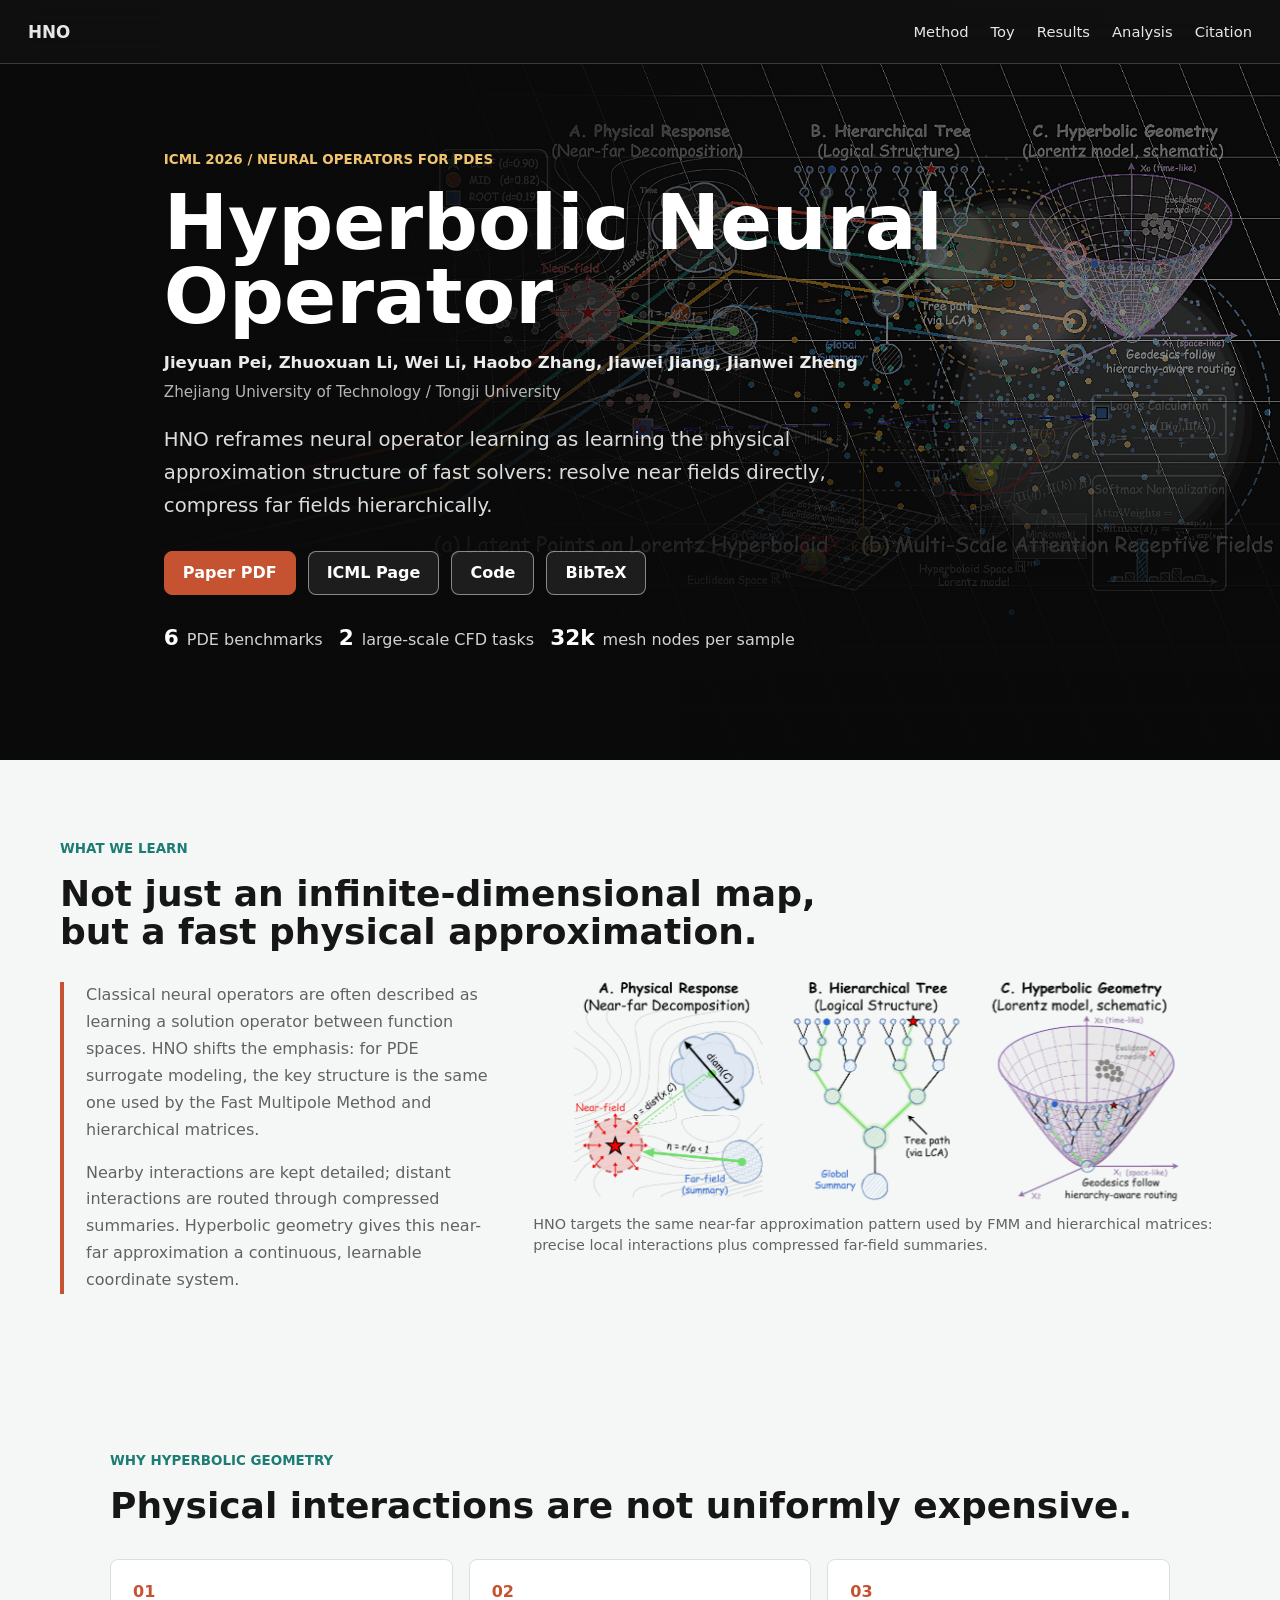
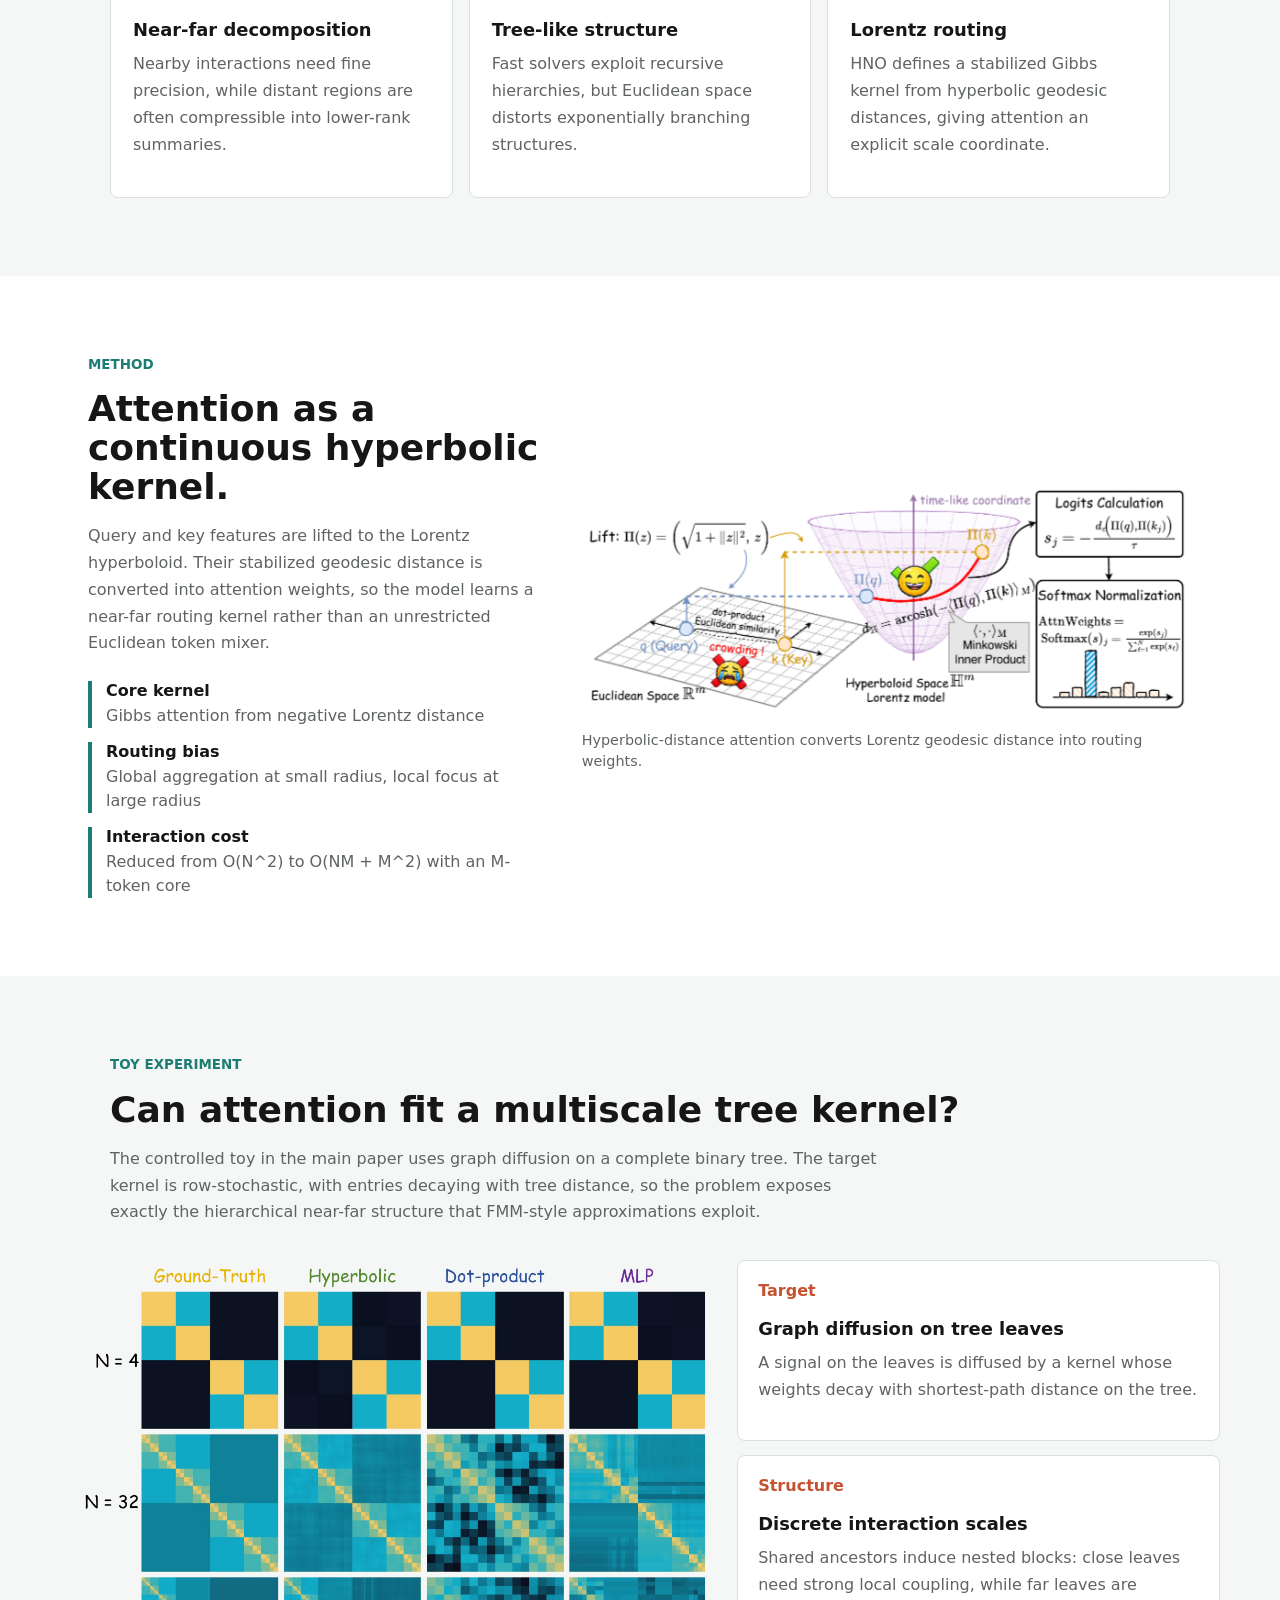
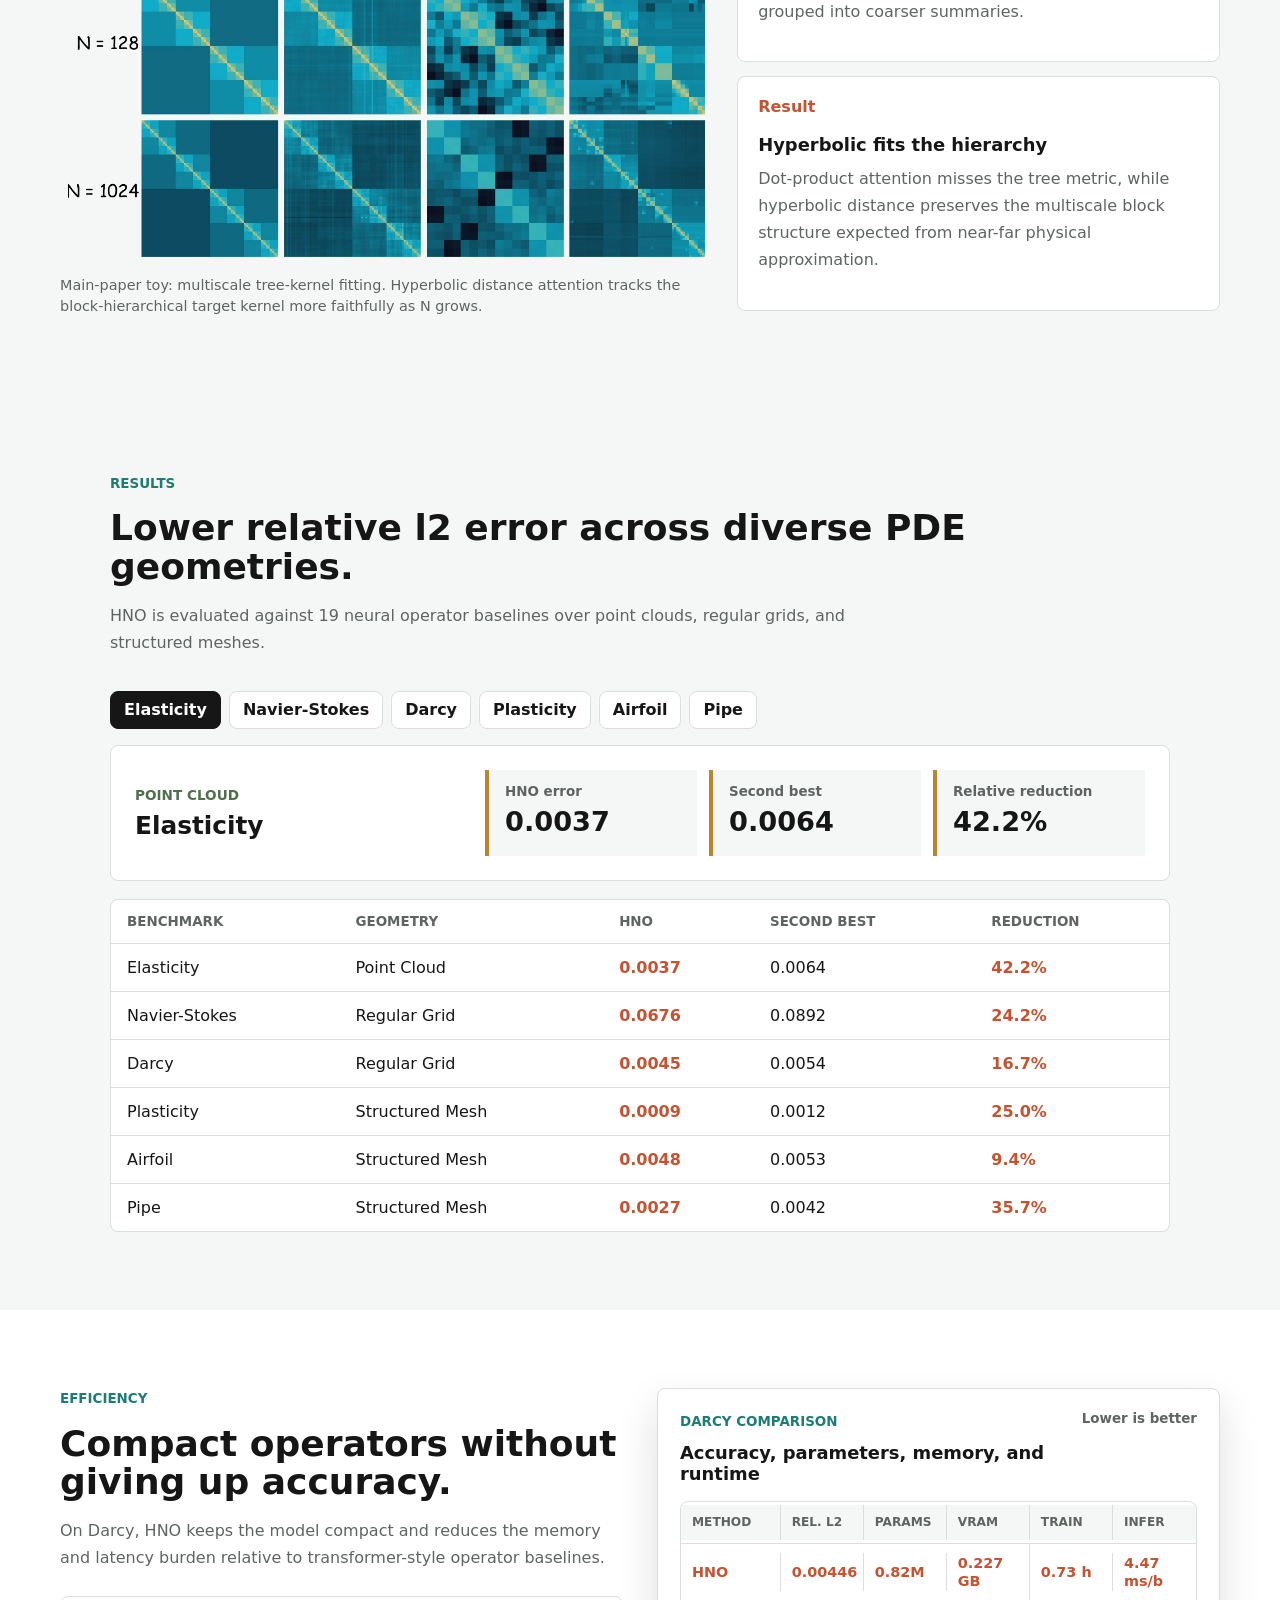
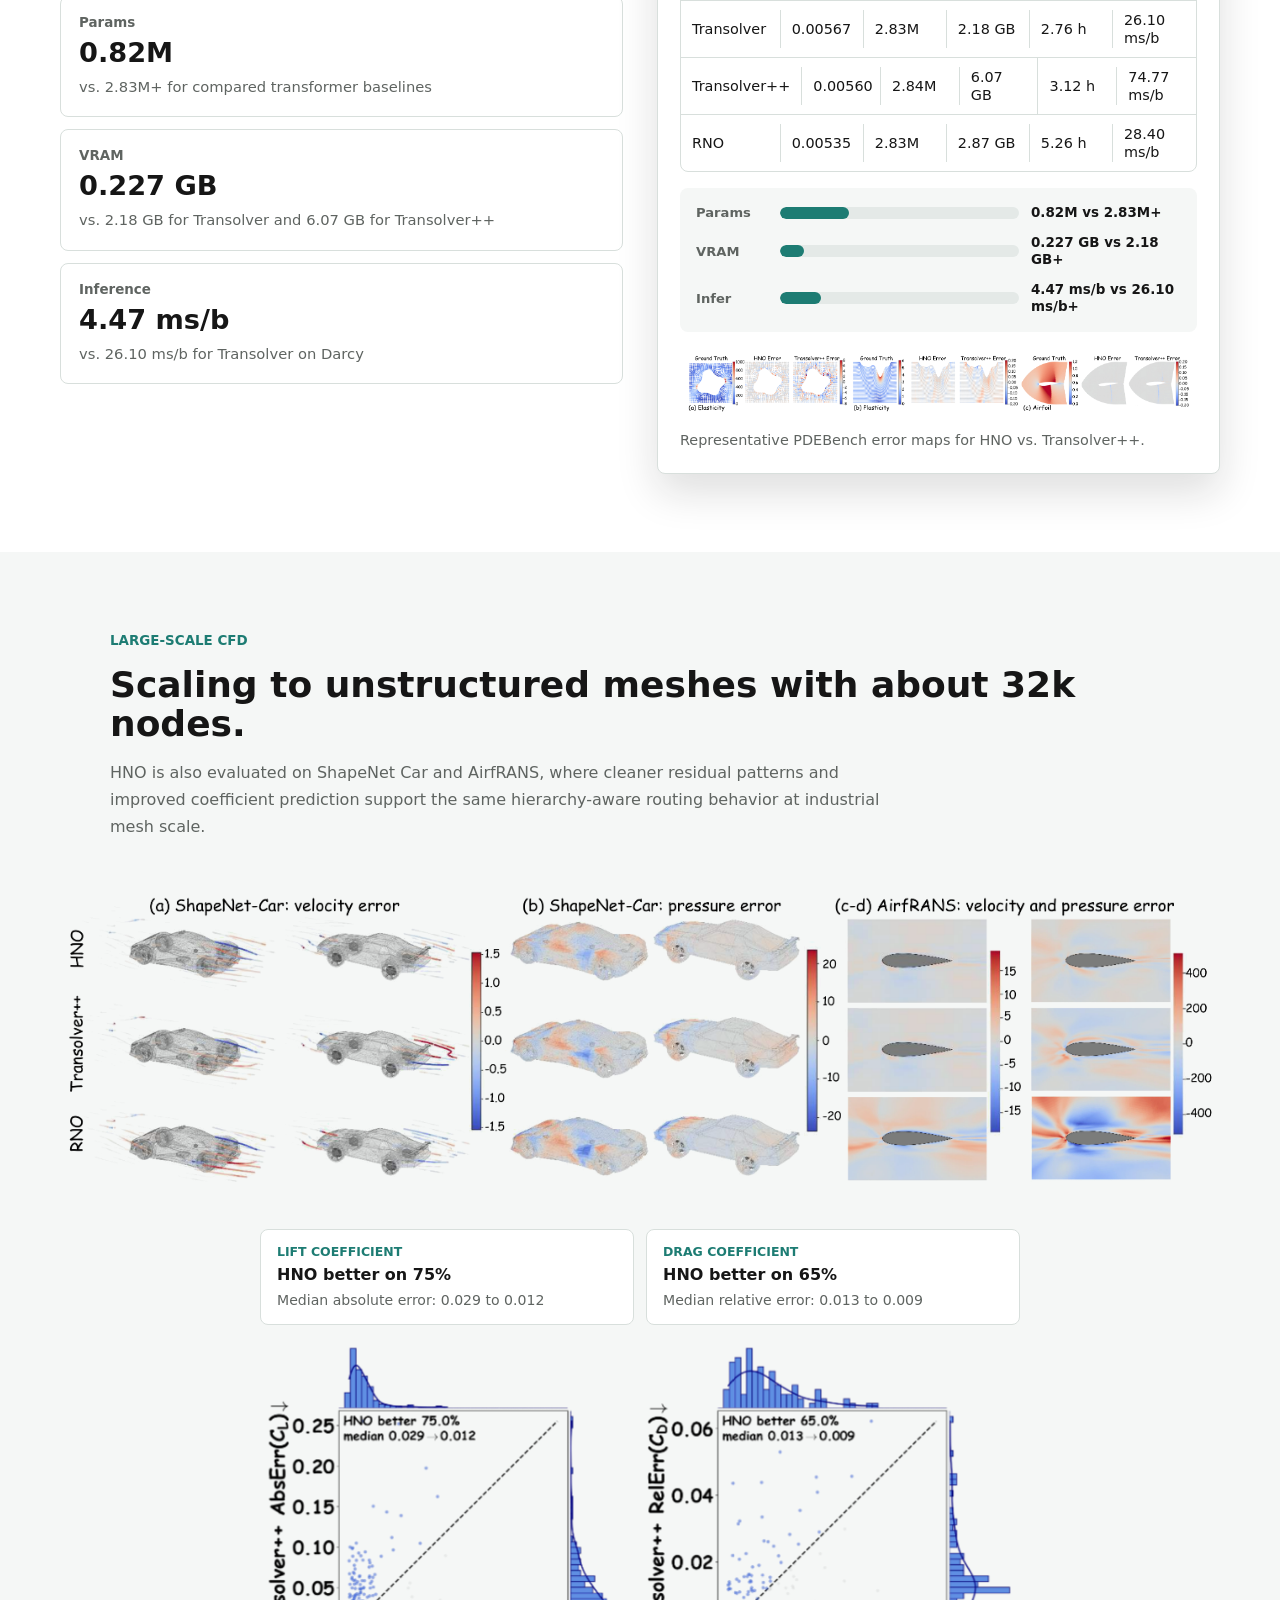
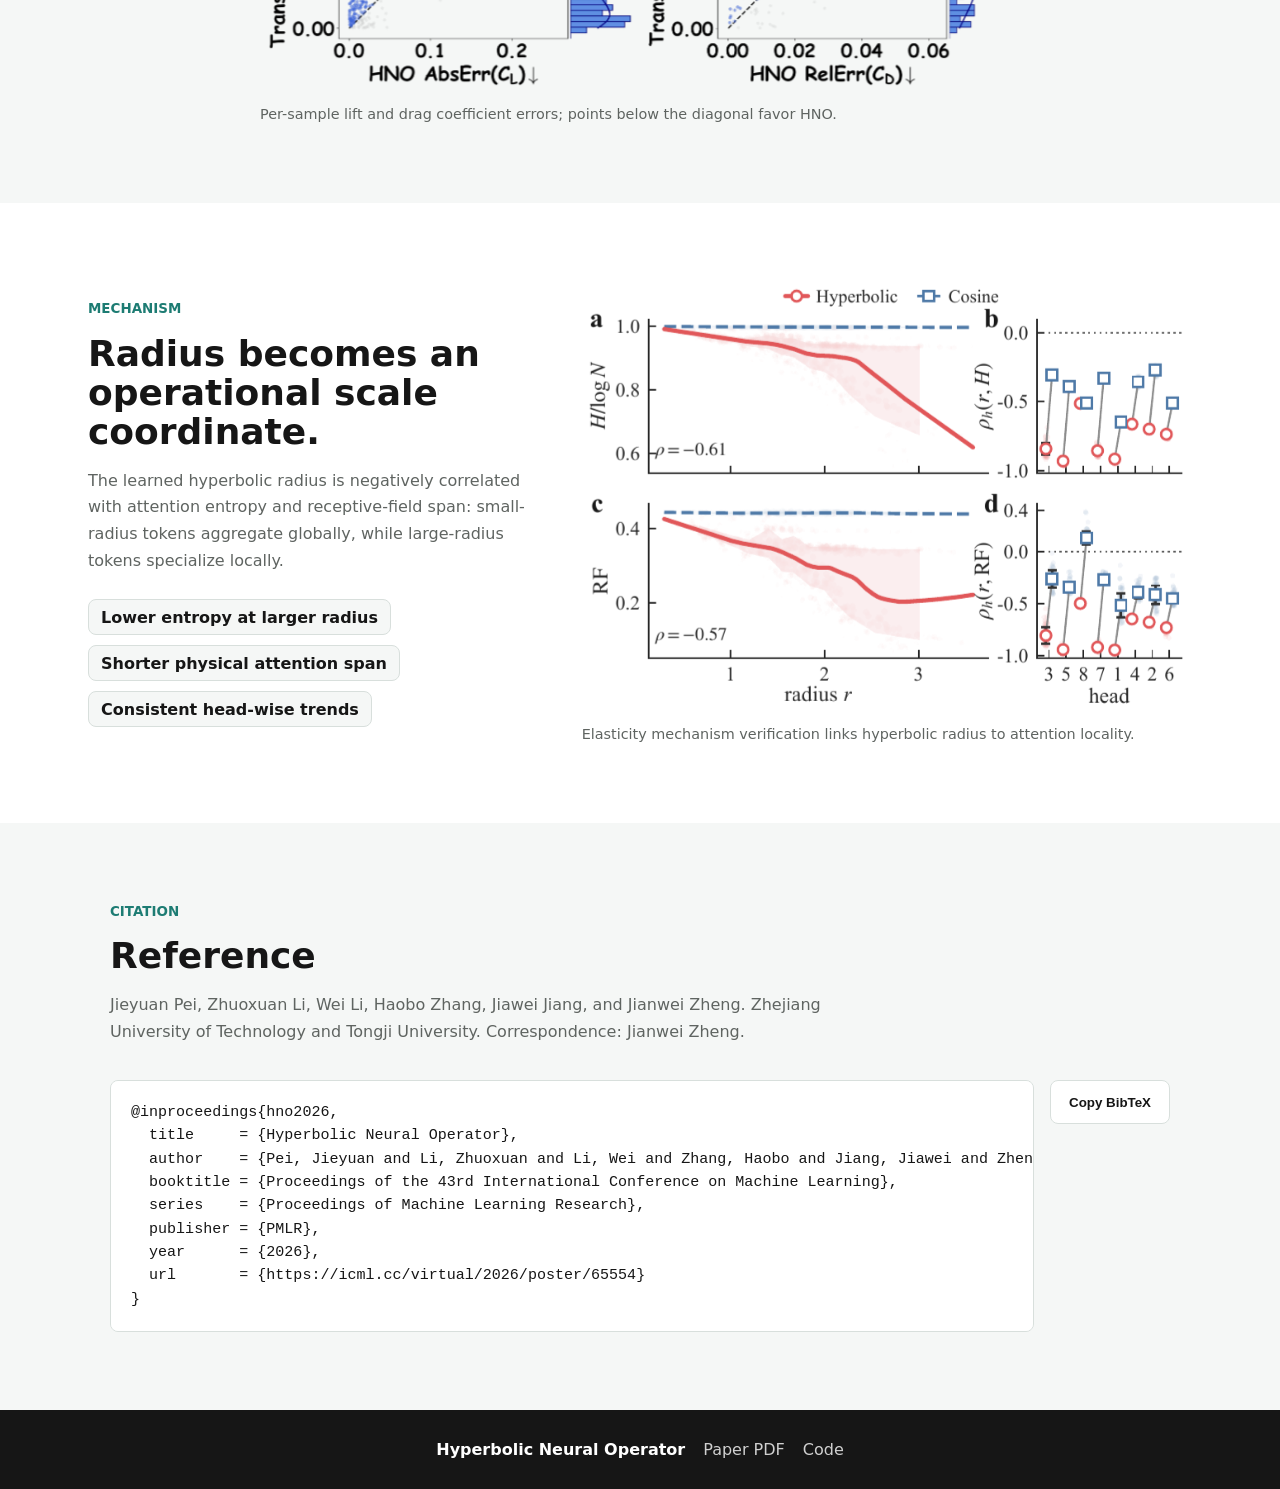
==== index.html @ 76829311 "deploy: 696d0f9e28a21426eb6b06161faf8e77f389a551" ====
<!doctype html>
<html lang="en">
  <head>
    <meta charset="utf-8">
    <meta name="viewport" content="width=device-width, initial-scale=1">
    <title>Hyperbolic Neural Operator | ICML 2026</title>
    <meta name="description" content="Project page for Hyperbolic Neural Operator, a hierarchy-aware neural operator for PDE surrogate modeling.">
    <meta name="author" content="Jieyuan Pei, Zhuoxuan Li, Wei Li, Haobo Zhang, Jiawei Jiang, Jianwei Zheng">
    <meta property="og:title" content="Hyperbolic Neural Operator">
    <meta property="og:description" content="Hyperbolic geometry for scalable near-far routing in neural operators.">
    <meta property="og:image" content="assets/hero-fmm-scene.png">
    <meta name="theme-color" content="#161616">
    <link rel="stylesheet" href="styles.css">
  </head>
  <body>
    <header class="site-nav" aria-label="Primary navigation">
      <a class="brand" href="#top">HNO</a>
      <nav>
        <a href="#method">Method</a>
        <a href="#toy">Toy</a>
        <a href="#results">Results</a>
        <a href="#analysis">Analysis</a>
        <a href="#citation">Citation</a>
      </nav>
    </header>

    <main>
      <section class="hero" id="top" aria-label="Hyperbolic Neural Operator">
        <div class="hero-copy">
          <p class="eyebrow">ICML 2026 / Neural Operators for PDEs</p>
          <h1>Hyperbolic Neural Operator</h1>
          <p class="hero-authors">
            Jieyuan Pei, Zhuoxuan Li, Wei Li, Haobo Zhang, Jiawei Jiang, Jianwei Zheng
          </p>
          <p class="hero-affiliations">
            Zhejiang University of Technology / Tongji University
          </p>
          <p class="hero-lede">
            HNO reframes neural operator learning as learning the physical
            approximation structure of fast solvers: resolve near fields
            directly, compress far fields hierarchically.
          </p>
          <div class="hero-actions" aria-label="Project links">
            <a class="button primary" href="assets/paper.pdf">Paper PDF</a>
            <a class="button secondary" href="https://icml.cc/virtual/2026/poster/65554">ICML Page</a>
            <a class="button secondary" href="https://github.com/GuobaPei/Hyperbolic-Neural-Operator">Code</a>
            <a class="button secondary" href="#citation">BibTeX</a>
          </div>
          <div class="hero-stats" aria-label="Key paper statistics">
            <span><strong>6</strong> PDE benchmarks</span>
            <span><strong>2</strong> large-scale CFD tasks</span>
            <span><strong>32k</strong> mesh nodes per sample</span>
          </div>
        </div>
      </section>

      <section class="reframe band">
        <div class="reframe-shell">
          <div class="reframe-head">
            <p class="eyebrow dark">What We Learn</p>
            <h2>Not just an infinite-dimensional map, but a fast physical approximation.</h2>
          </div>
          <div class="reframe-layout">
            <div class="reframe-copy">
              <p>
                Classical neural operators are often described as learning a
                solution operator between function spaces. HNO shifts the emphasis:
                for PDE surrogate modeling, the key structure is the same one used
                by the Fast Multipole Method and hierarchical matrices.
              </p>
              <p>
                Nearby interactions are kept detailed; distant interactions are
                routed through compressed summaries. Hyperbolic geometry gives this
                near-far approximation a continuous, learnable coordinate system.
              </p>
            </div>
            <figure class="image-frame motivation-frame">
              <img src="assets/motivation-transparent.png" alt="Near-field, far-field, hierarchical tree, and hyperbolic geometry motivation">
              <figcaption>HNO targets the same near-far approximation pattern used by FMM and hierarchical matrices: precise local interactions plus compressed far-field summaries.</figcaption>
            </figure>
          </div>
        </div>
      </section>

      <section class="intro band">
        <div class="section-head">
          <p class="eyebrow dark">Why Hyperbolic Geometry</p>
          <h2>Physical interactions are not uniformly expensive.</h2>
        </div>
        <div class="intro-grid">
          <article class="claim-card">
            <span class="claim-index">01</span>
            <h3>Near-far decomposition</h3>
            <p>
              Nearby interactions need fine precision, while distant regions are
              often compressible into lower-rank summaries.
            </p>
          </article>
          <article class="claim-card">
            <span class="claim-index">02</span>
            <h3>Tree-like structure</h3>
            <p>
              Fast solvers exploit recursive hierarchies, but Euclidean space
              distorts exponentially branching structures.
            </p>
          </article>
          <article class="claim-card">
            <span class="claim-index">03</span>
            <h3>Lorentz routing</h3>
            <p>
              HNO defines a stabilized Gibbs kernel from hyperbolic geodesic
              distances, giving attention an explicit scale coordinate.
            </p>
          </article>
        </div>
      </section>

      <section class="method visual-band" id="method">
        <div class="copy-block">
          <p class="eyebrow dark">Method</p>
          <h2>Attention as a continuous hyperbolic kernel.</h2>
          <p>
            Query and key features are lifted to the Lorentz hyperboloid. Their
            stabilized geodesic distance is converted into attention weights, so
            the model learns a near-far routing kernel rather than an unrestricted
            Euclidean token mixer.
          </p>
          <dl class="fact-list">
            <div>
              <dt>Core kernel</dt>
              <dd>Gibbs attention from negative Lorentz distance</dd>
            </div>
            <div>
              <dt>Routing bias</dt>
              <dd>Global aggregation at small radius, local focus at large radius</dd>
            </div>
            <div>
              <dt>Interaction cost</dt>
              <dd>Reduced from O(N^2) to O(NM + M^2) with an M-token core</dd>
            </div>
          </dl>
        </div>
        <figure class="image-frame wide">
          <img src="assets/hyperbolic-attention-transparent.png" alt="Hyperbolic-distance attention block in the Lorentz model">
          <figcaption>Hyperbolic-distance attention converts Lorentz geodesic distance into routing weights.</figcaption>
        </figure>
      </section>

      <section class="toy band" id="toy">
        <div class="section-head">
          <p class="eyebrow dark">Toy Experiment</p>
          <h2>Can attention fit a multiscale tree kernel?</h2>
          <p>
            The controlled toy in the main paper uses graph diffusion on a
            complete binary tree. The target kernel is row-stochastic, with
            entries decaying with tree distance, so the problem exposes exactly
            the hierarchical near-far structure that FMM-style approximations
            exploit.
          </p>
        </div>
        <div class="toy-grid">
          <figure class="image-frame toy-frame">
            <img src="assets/toy-tree-fitting-transparent.png" alt="Toy multiscale tree-kernel fitting comparing ground truth, hyperbolic, dot-product, and MLP attention">
            <figcaption>Main-paper toy: multiscale tree-kernel fitting. Hyperbolic distance attention tracks the block-hierarchical target kernel more faithfully as N grows.</figcaption>
          </figure>
          <div class="toy-copy">
            <article>
              <span class="claim-index">Target</span>
              <h3>Graph diffusion on tree leaves</h3>
              <p>
                A signal on the leaves is diffused by a kernel whose weights
                decay with shortest-path distance on the tree.
              </p>
            </article>
            <article>
              <span class="claim-index">Structure</span>
              <h3>Discrete interaction scales</h3>
              <p>
                Shared ancestors induce nested blocks: close leaves need strong
                local coupling, while far leaves are grouped into coarser
                summaries.
              </p>
            </article>
            <article>
              <span class="claim-index">Result</span>
              <h3>Hyperbolic fits the hierarchy</h3>
              <p>
                Dot-product attention misses the tree metric, while hyperbolic
                distance preserves the multiscale block structure expected from
                near-far physical approximation.
              </p>
            </article>
          </div>
        </div>
      </section>

      <section class="results band" id="results">
        <div class="section-head">
          <p class="eyebrow dark">Results</p>
          <h2>Lower relative l2 error across diverse PDE geometries.</h2>
          <p>
            HNO is evaluated against 19 neural operator baselines over point
            clouds, regular grids, and structured meshes.
          </p>
        </div>

        <div class="result-shell">
          <div class="benchmark-picker" role="tablist" aria-label="Benchmark selector">
            <button class="active" type="button" role="tab" aria-selected="true" data-key="elasticity">Elasticity</button>
            <button type="button" role="tab" aria-selected="false" data-key="navier">Navier-Stokes</button>
            <button type="button" role="tab" aria-selected="false" data-key="darcy">Darcy</button>
            <button type="button" role="tab" aria-selected="false" data-key="plasticity">Plasticity</button>
            <button type="button" role="tab" aria-selected="false" data-key="airfoil">Airfoil</button>
            <button type="button" role="tab" aria-selected="false" data-key="pipe">Pipe</button>
          </div>

          <div class="selected-result" aria-live="polite">
            <div>
              <span class="result-label" id="result-geometry">Point Cloud</span>
              <h3 id="result-name">Elasticity</h3>
            </div>
            <div class="metric-row">
              <div>
                <span>HNO error</span>
                <strong id="result-hno">0.0037</strong>
              </div>
              <div>
                <span>Second best</span>
                <strong id="result-second">0.0064</strong>
              </div>
              <div>
                <span>Relative reduction</span>
                <strong id="result-gain">42.2%</strong>
              </div>
            </div>
          </div>

          <div class="table-wrap" aria-label="Main benchmark results">
            <table>
              <thead>
                <tr>
                  <th>Benchmark</th>
                  <th>Geometry</th>
                  <th>HNO</th>
                  <th>Second best</th>
                  <th>Reduction</th>
                </tr>
              </thead>
              <tbody>
                <tr><td>Elasticity</td><td>Point Cloud</td><td>0.0037</td><td>0.0064</td><td>42.2%</td></tr>
                <tr><td>Navier-Stokes</td><td>Regular Grid</td><td>0.0676</td><td>0.0892</td><td>24.2%</td></tr>
                <tr><td>Darcy</td><td>Regular Grid</td><td>0.0045</td><td>0.0054</td><td>16.7%</td></tr>
                <tr><td>Plasticity</td><td>Structured Mesh</td><td>0.0009</td><td>0.0012</td><td>25.0%</td></tr>
                <tr><td>Airfoil</td><td>Structured Mesh</td><td>0.0048</td><td>0.0053</td><td>9.4%</td></tr>
                <tr><td>Pipe</td><td>Structured Mesh</td><td>0.0027</td><td>0.0042</td><td>35.7%</td></tr>
              </tbody>
            </table>
          </div>
        </div>
      </section>

      <section class="efficiency band">
        <div class="efficiency-layout">
        <div class="copy-block">
          <p class="eyebrow dark">Efficiency</p>
          <h2>Compact operators without giving up accuracy.</h2>
          <p>
            On Darcy, HNO keeps the model compact and reduces the memory and
            latency burden relative to transformer-style operator baselines.
          </p>
          <div class="efficiency-grid">
            <article>
              <span>Params</span>
              <strong>0.82M</strong>
              <p>vs. 2.83M+ for compared transformer baselines</p>
            </article>
            <article>
              <span>VRAM</span>
              <strong>0.227 GB</strong>
              <p>vs. 2.18 GB for Transolver and 6.07 GB for Transolver++</p>
            </article>
            <article>
              <span>Inference</span>
              <strong>4.47 ms/b</strong>
              <p>vs. 26.10 ms/b for Transolver on Darcy</p>
            </article>
          </div>
        </div>
        <div class="efficiency-panel" aria-label="Darcy efficiency comparison">
          <div class="panel-head">
            <div>
              <p class="eyebrow dark">Darcy Comparison</p>
              <h3>Accuracy, parameters, memory, and runtime</h3>
            </div>
            <span>Lower is better</span>
          </div>
          <div class="mini-table">
            <div class="mini-row header">
              <span>Method</span><span>Rel. l2</span><span>Params</span><span>VRAM</span><span>Train</span><span>Infer</span>
            </div>
            <div class="mini-row best">
              <span>HNO</span><span>0.00446</span><span>0.82M</span><span>0.227 GB</span><span>0.73 h</span><span>4.47 ms/b</span>
            </div>
            <div class="mini-row">
              <span>Transolver</span><span>0.00567</span><span>2.83M</span><span>2.18 GB</span><span>2.76 h</span><span>26.10 ms/b</span>
            </div>
            <div class="mini-row">
              <span>Transolver++</span><span>0.00560</span><span>2.84M</span><span>6.07 GB</span><span>3.12 h</span><span>74.77 ms/b</span>
            </div>
            <div class="mini-row">
              <span>RNO</span><span>0.00535</span><span>2.83M</span><span>2.87 GB</span><span>5.26 h</span><span>28.40 ms/b</span>
            </div>
          </div>
          <div class="bar-board" aria-label="Relative efficiency bars">
            <div class="bar-line"><span>Params</span><i style="--w:29%"></i><strong>0.82M vs 2.83M+</strong></div>
            <div class="bar-line"><span>VRAM</span><i style="--w:10%"></i><strong>0.227 GB vs 2.18 GB+</strong></div>
            <div class="bar-line"><span>Infer</span><i style="--w:17%"></i><strong>4.47 ms/b vs 26.10 ms/b+</strong></div>
          </div>
          <figure class="image-frame strip compact-strip">
            <img src="assets/pdebench-errors-transparent.png" alt="Qualitative PDEBench error maps for HNO and Transolver++">
            <figcaption>Representative PDEBench error maps for HNO vs. Transolver++.</figcaption>
          </figure>
        </div>
        </div>
      </section>

      <section class="large-scale band" id="large-scale">
        <div class="section-head">
          <p class="eyebrow dark">Large-Scale CFD</p>
          <h2>Scaling to unstructured meshes with about 32k nodes.</h2>
          <p>
            HNO is also evaluated on ShapeNet Car and AirfRANS, where cleaner
            residual patterns and improved coefficient prediction support the
            same hierarchy-aware routing behavior at industrial mesh scale.
          </p>
        </div>
        <div class="media-grid">
          <figure class="image-frame">
            <img src="assets/cfd-errors-transparent.png" alt="Prediction error maps on ShapeNet Car and AirfRANS">
            <figcaption>Velocity and surface-pressure error maps for large-scale CFD tasks.</figcaption>
          </figure>
          <figure class="image-frame scatter-frame">
            <div class="coefficient-summary" aria-label="Coefficient error summary">
              <div>
                <span>Lift coefficient</span>
                <strong>HNO better on 75%</strong>
                <p>Median absolute error: 0.029 to 0.012</p>
              </div>
              <div>
                <span>Drag coefficient</span>
                <strong>HNO better on 65%</strong>
                <p>Median relative error: 0.013 to 0.009</p>
              </div>
            </div>
            <img src="assets/joint-scatter-transparent.png" alt="Per-sample coefficient errors for ShapeNet Car and AirfRANS">
            <figcaption>Per-sample lift and drag coefficient errors; points below the diagonal favor HNO.</figcaption>
          </figure>
        </div>
      </section>

      <section class="analysis visual-band" id="analysis">
        <div class="copy-block">
          <p class="eyebrow dark">Mechanism</p>
          <h2>Radius becomes an operational scale coordinate.</h2>
          <p>
            The learned hyperbolic radius is negatively correlated with attention
            entropy and receptive-field span: small-radius tokens aggregate
            globally, while large-radius tokens specialize locally.
          </p>
          <div class="mechanism-points">
            <span>Lower entropy at larger radius</span>
            <span>Shorter physical attention span</span>
            <span>Consistent head-wise trends</span>
          </div>
        </div>
        <figure class="image-frame wide">
          <img src="assets/mechanism-transparent.png" alt="Mechanism verification showing radius, attention entropy, and receptive field">
          <figcaption>Elasticity mechanism verification links hyperbolic radius to attention locality.</figcaption>
        </figure>
      </section>

      <section class="citation band" id="citation">
        <div class="section-head">
          <p class="eyebrow dark">Citation</p>
          <h2>Reference</h2>
          <p>
            Jieyuan Pei, Zhuoxuan Li, Wei Li, Haobo Zhang, Jiawei Jiang, and Jianwei Zheng.
            Zhejiang University of Technology and Tongji University.
            Correspondence: Jianwei Zheng.
          </p>
        </div>
        <div class="citation-box">
          <pre id="bibtex">@inproceedings{hno2026,
  title     = {Hyperbolic Neural Operator},
  author    = {Pei, Jieyuan and Li, Zhuoxuan and Li, Wei and Zhang, Haobo and Jiang, Jiawei and Zheng, Jianwei},
  booktitle = {Proceedings of the 43rd International Conference on Machine Learning},
  series    = {Proceedings of Machine Learning Research},
  publisher = {PMLR},
  year      = {2026},
  url       = {https://icml.cc/virtual/2026/poster/65554}
}</pre>
          <button class="button secondary" type="button" id="copy-bib">Copy BibTeX</button>
        </div>
      </section>
    </main>

    <footer class="site-footer">
      <span>Hyperbolic Neural Operator</span>
      <a href="assets/paper.pdf">Paper PDF</a>
      <a href="https://github.com/GuobaPei/Hyperbolic-Neural-Operator">Code</a>
    </footer>

    <script src="script.js"></script>
  </body>
</html>
---- styles.css ----
@import url("styles-base.css");
@import url("styles-sections.css");
@import url("styles-results.css");
@import url("styles-responsive.css");
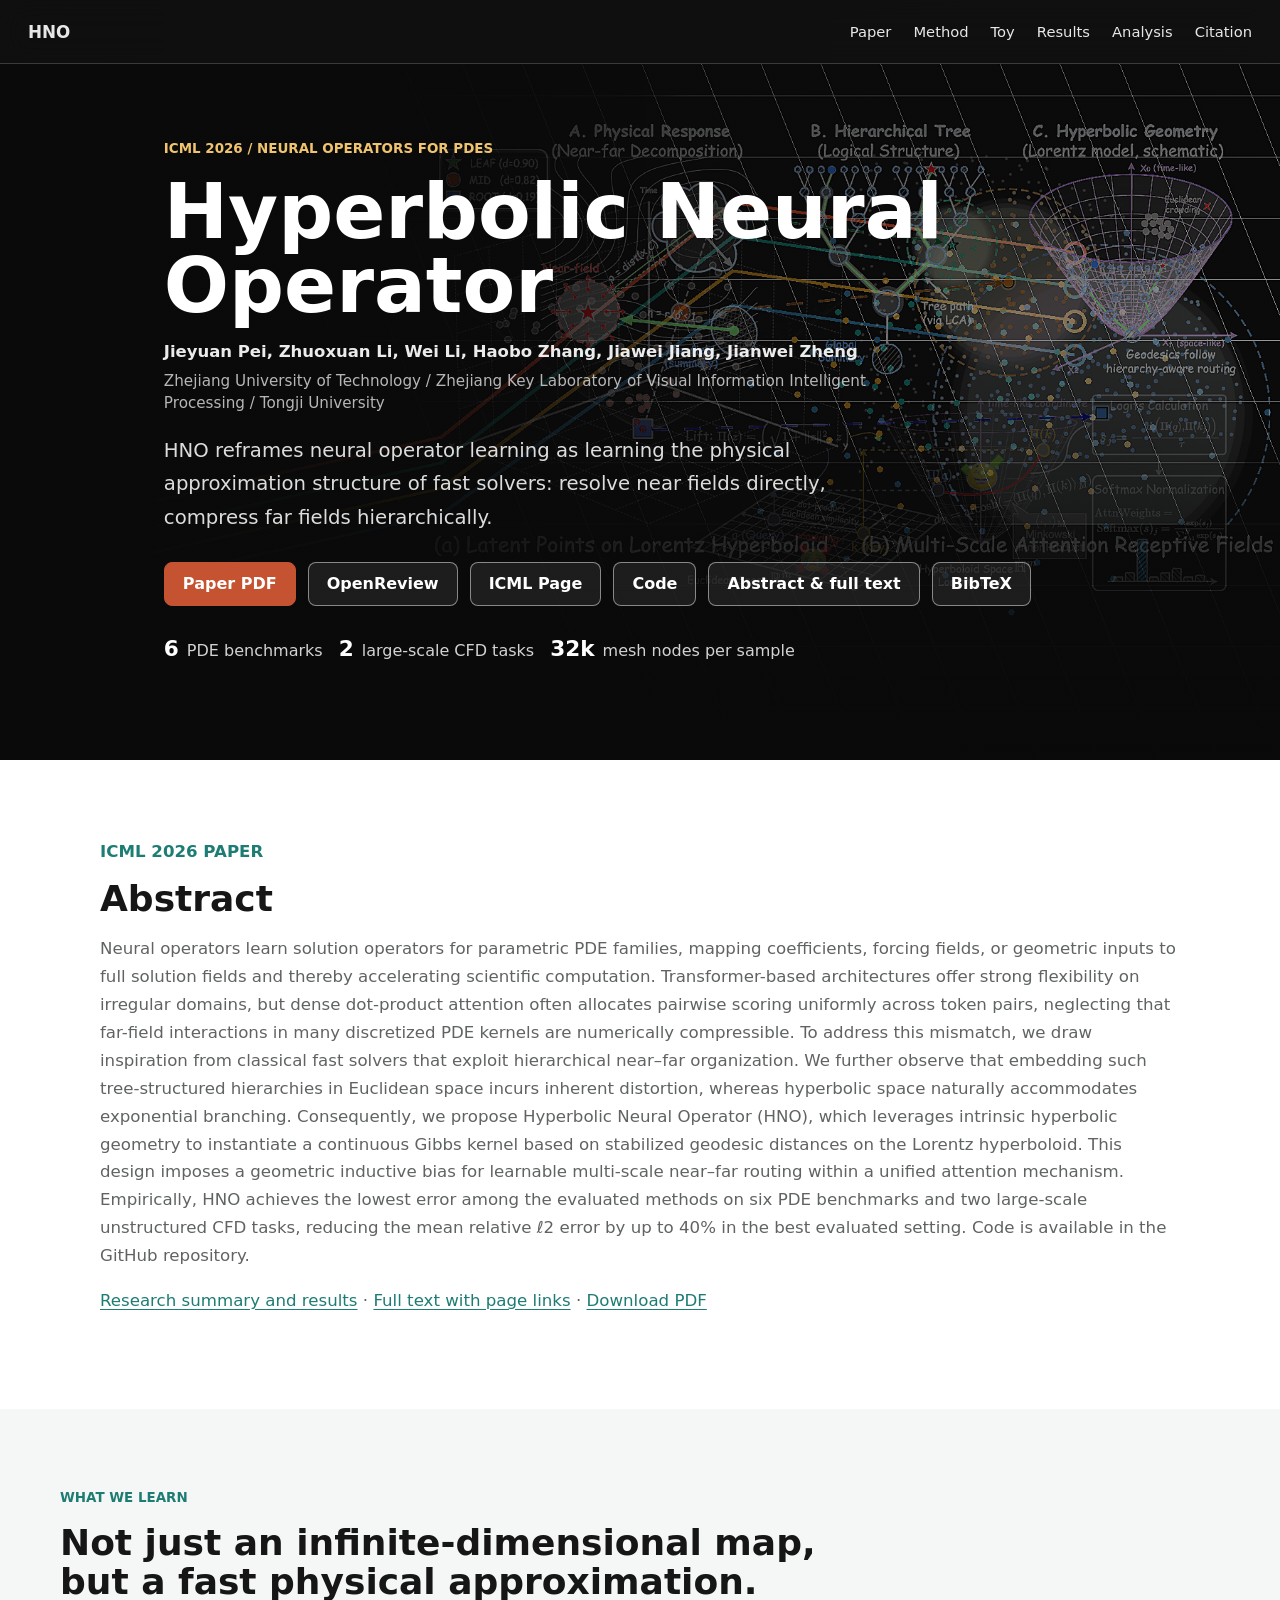
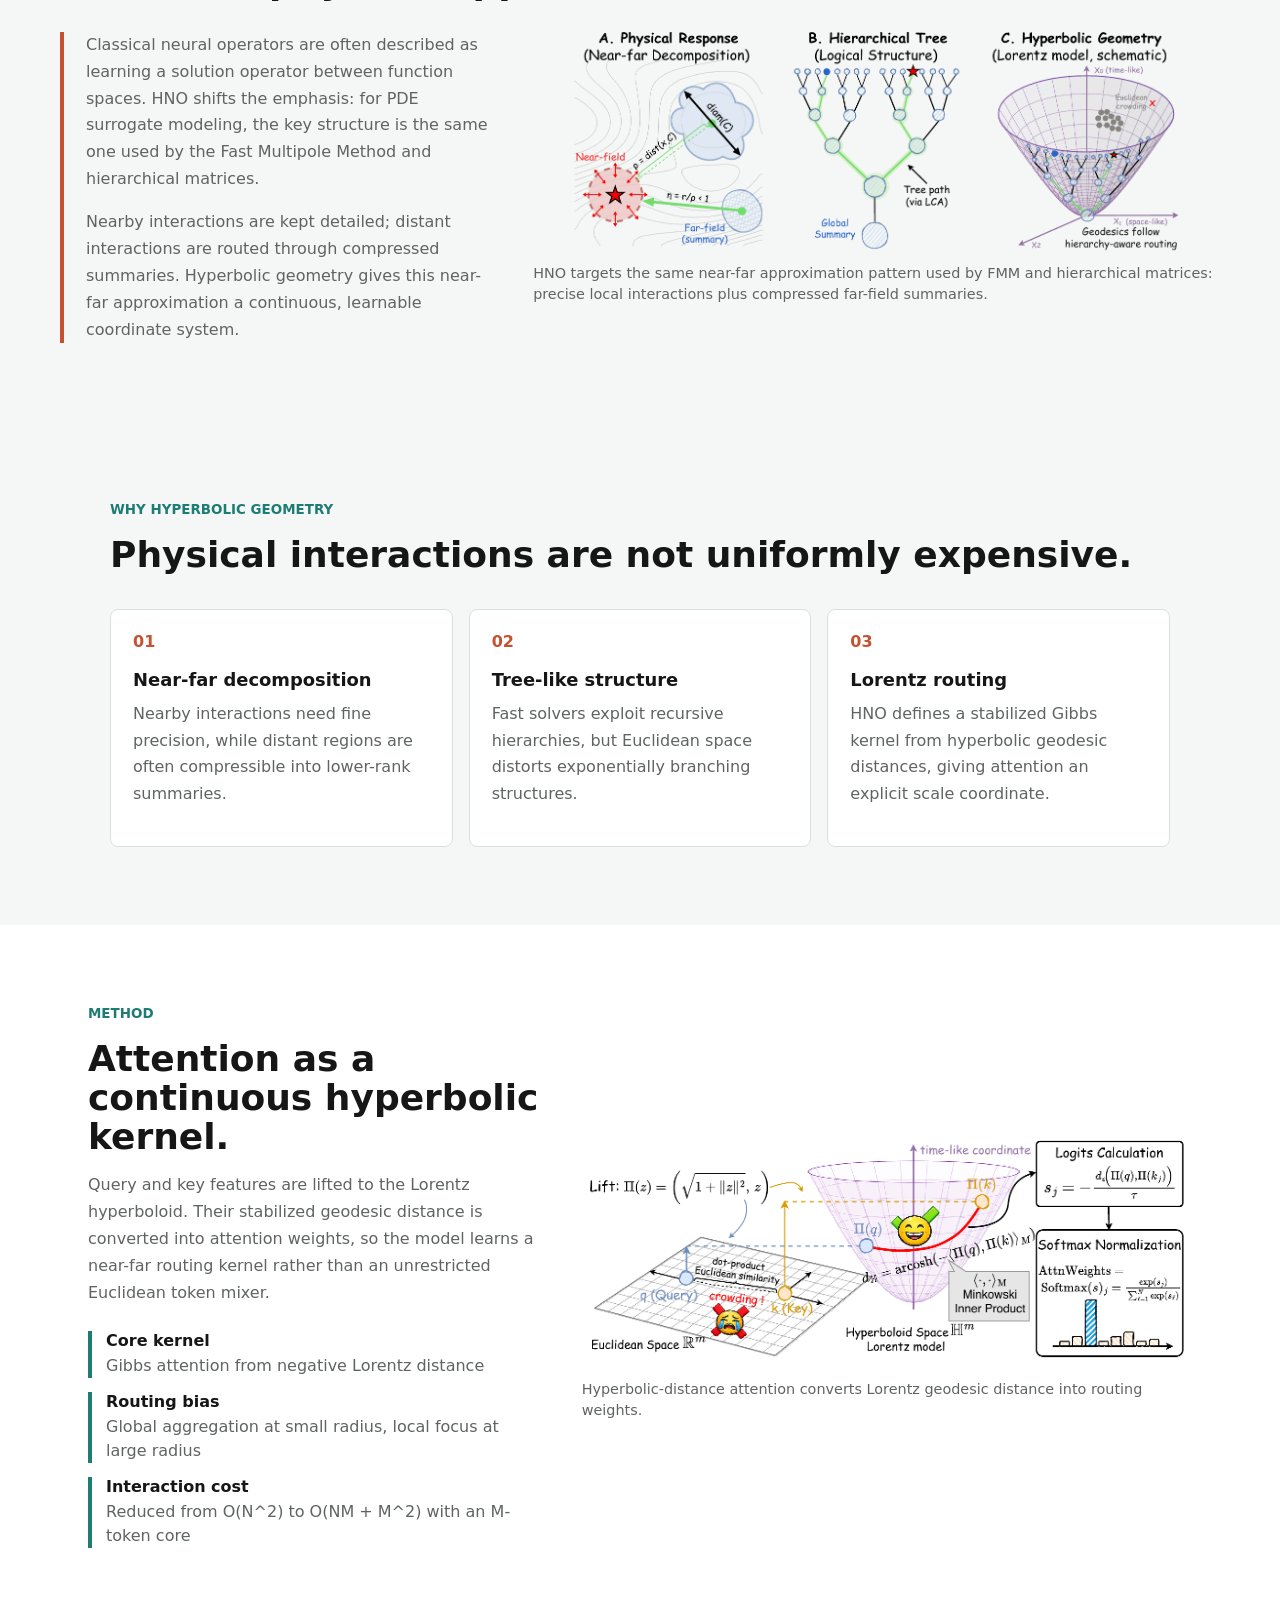
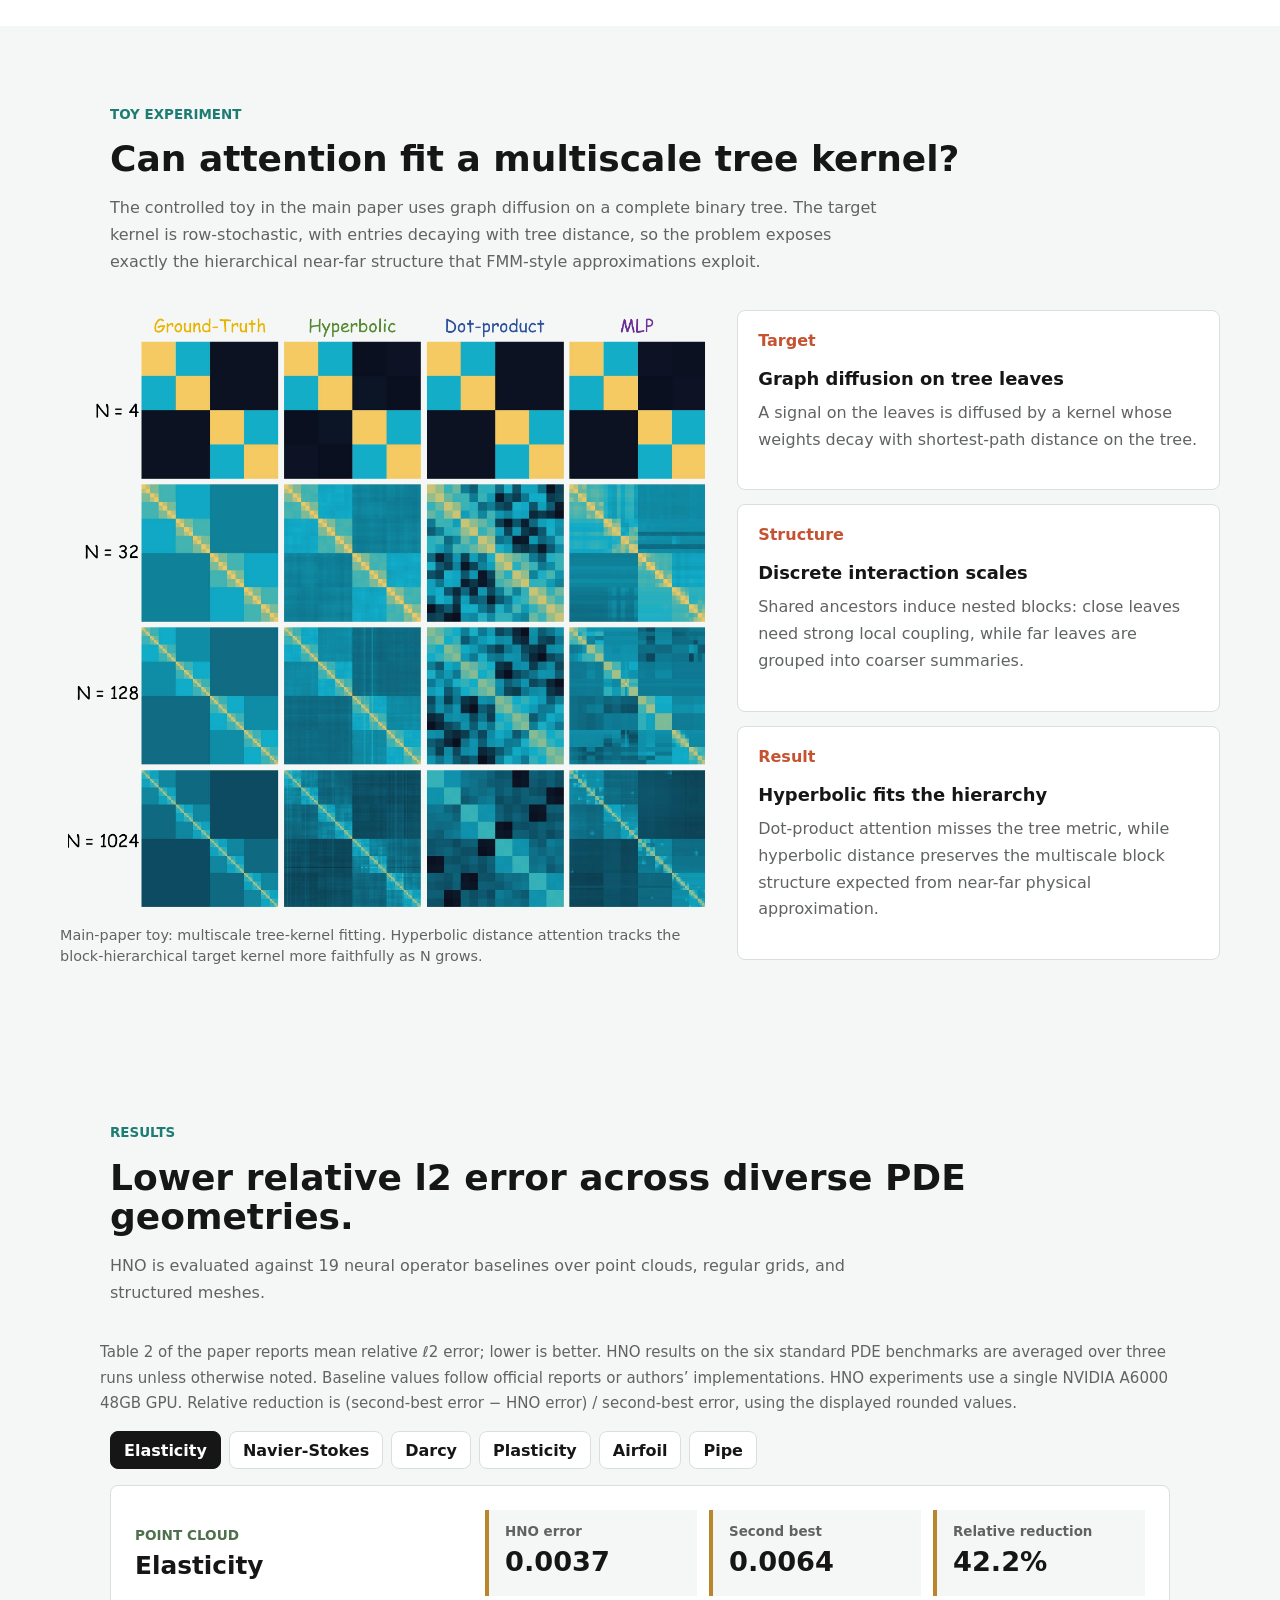
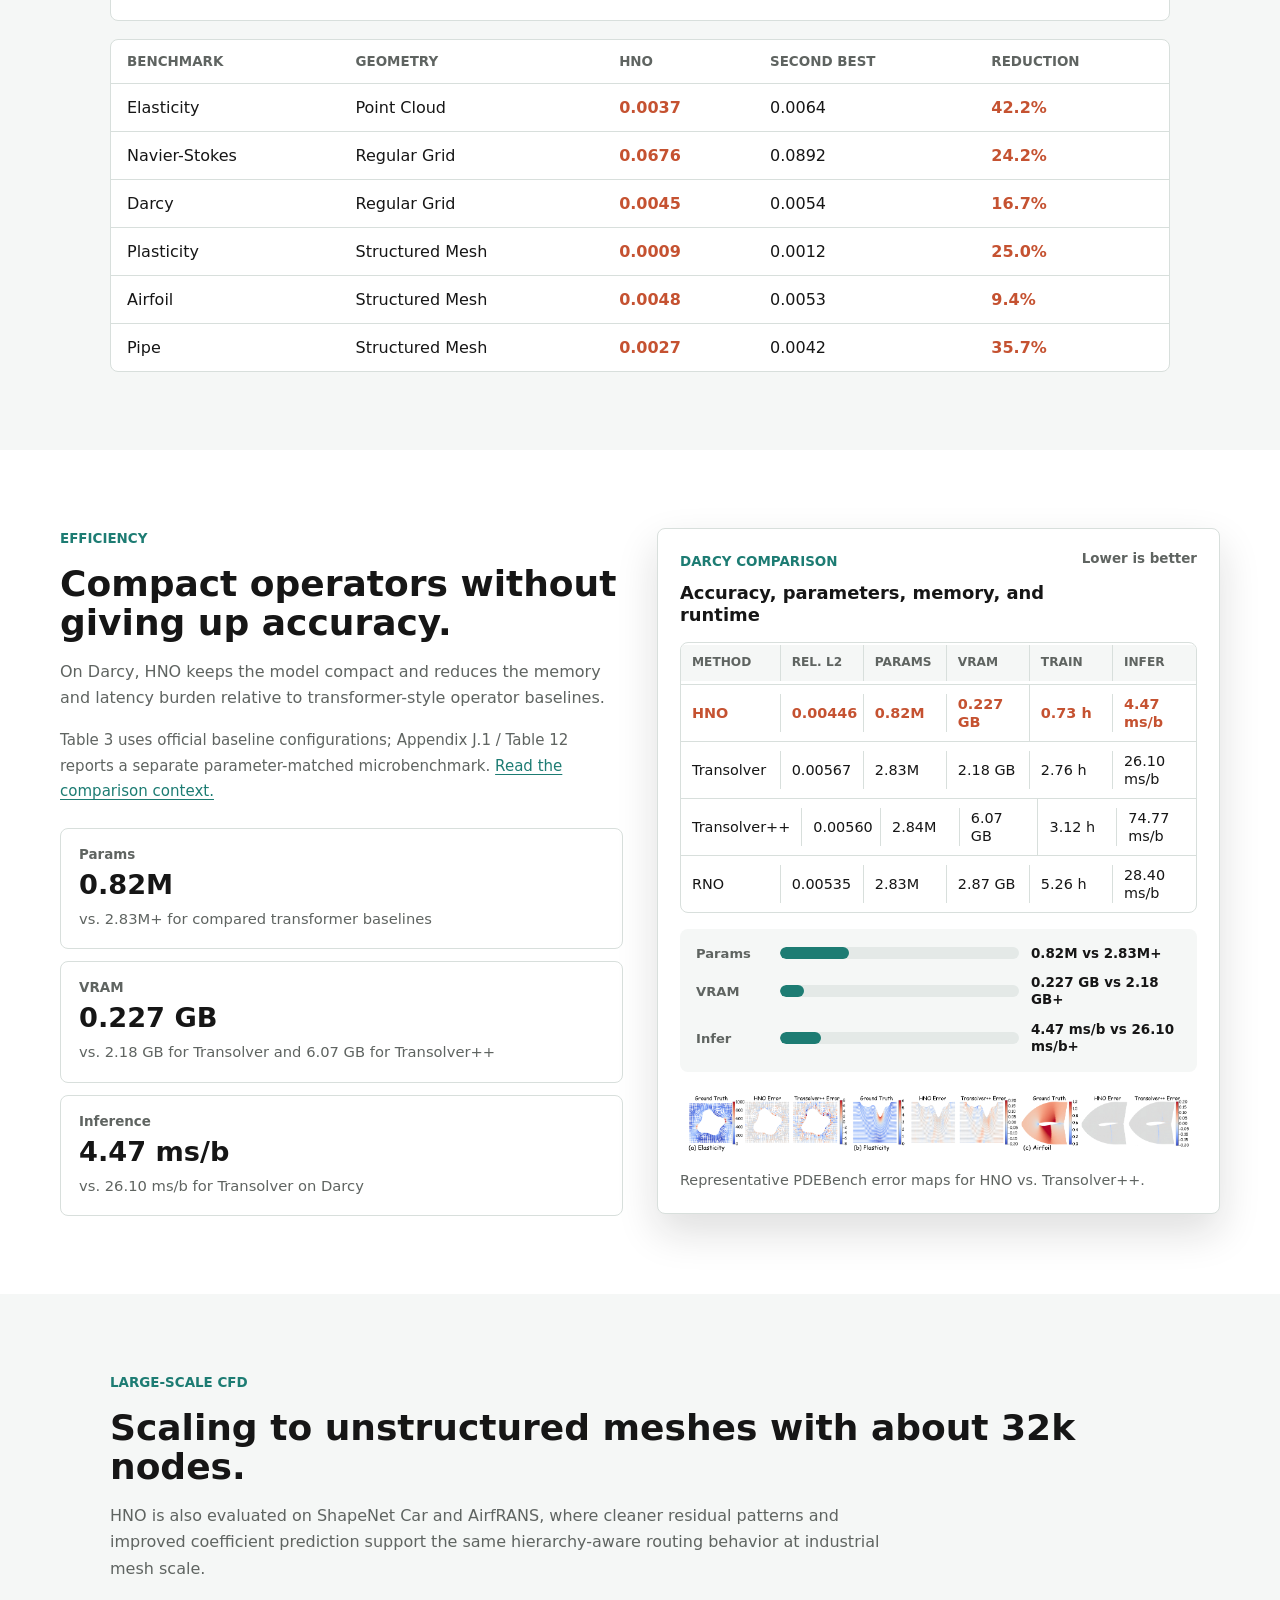
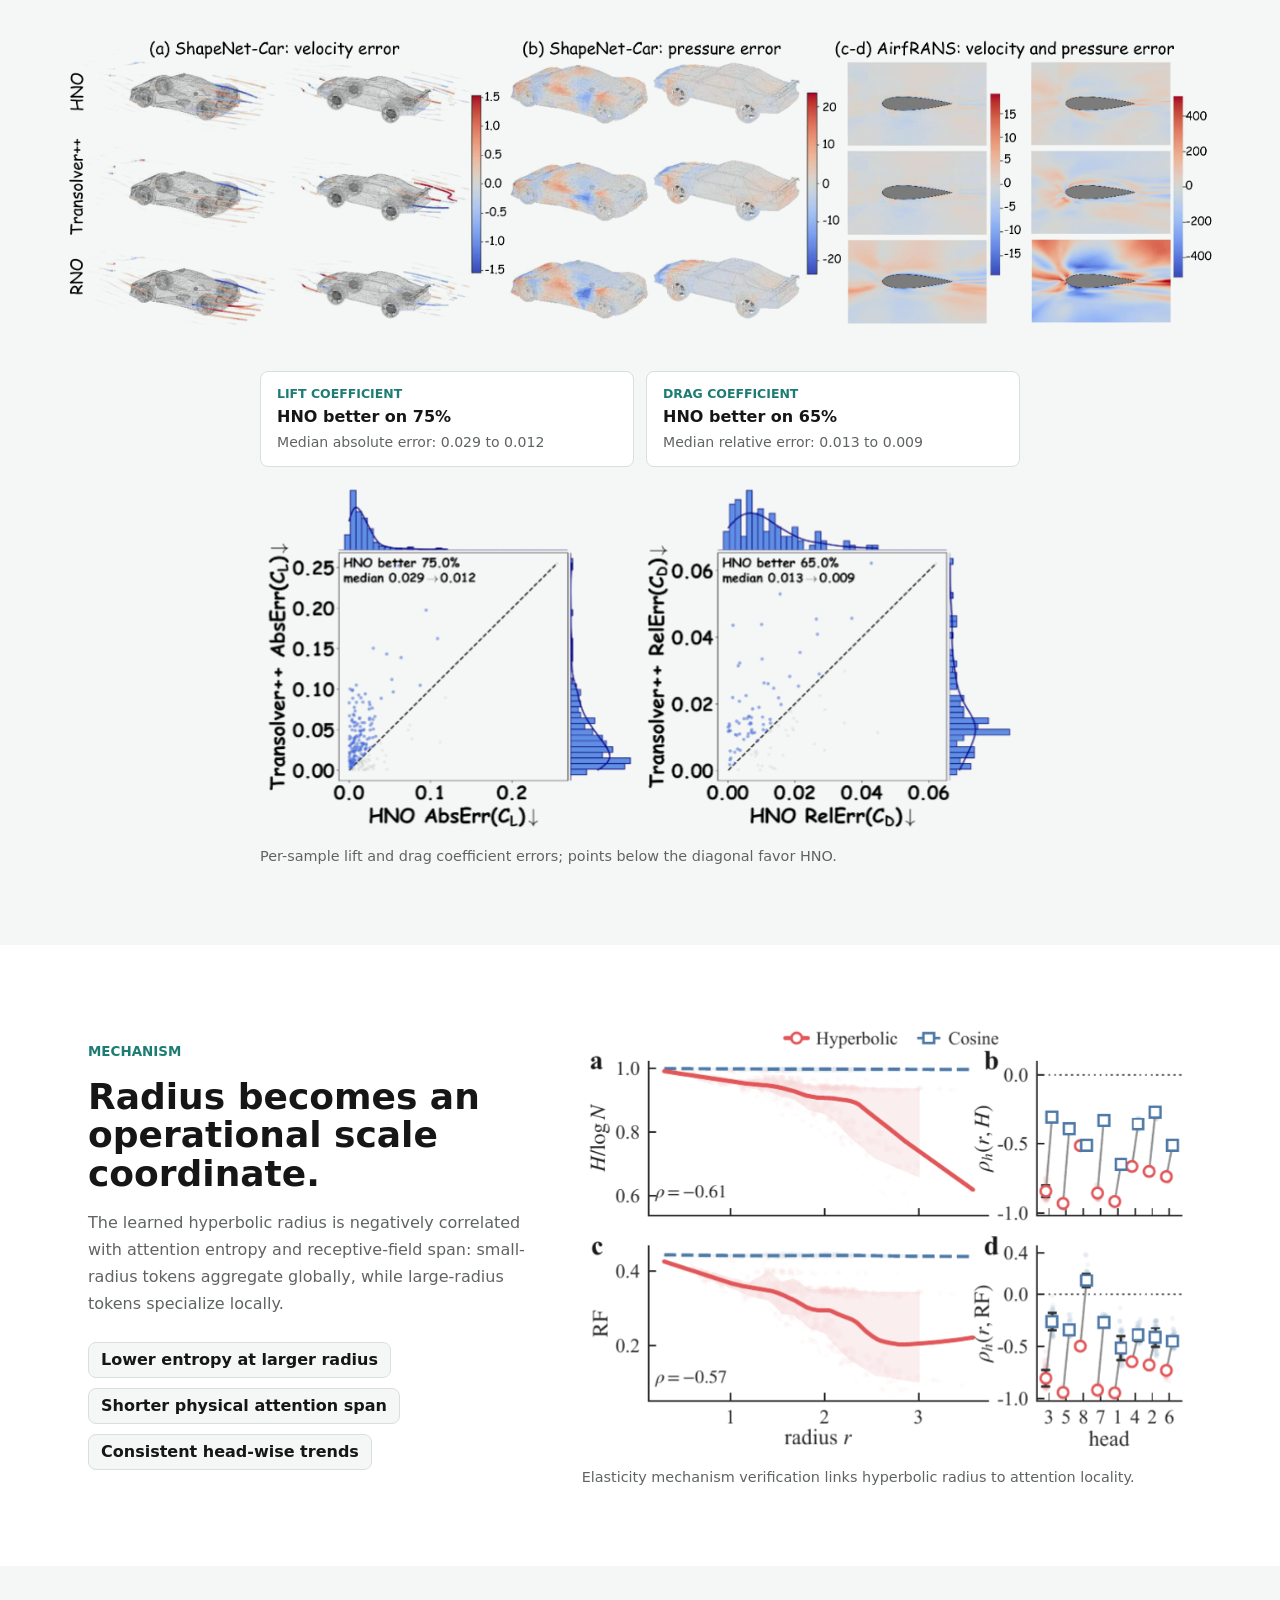
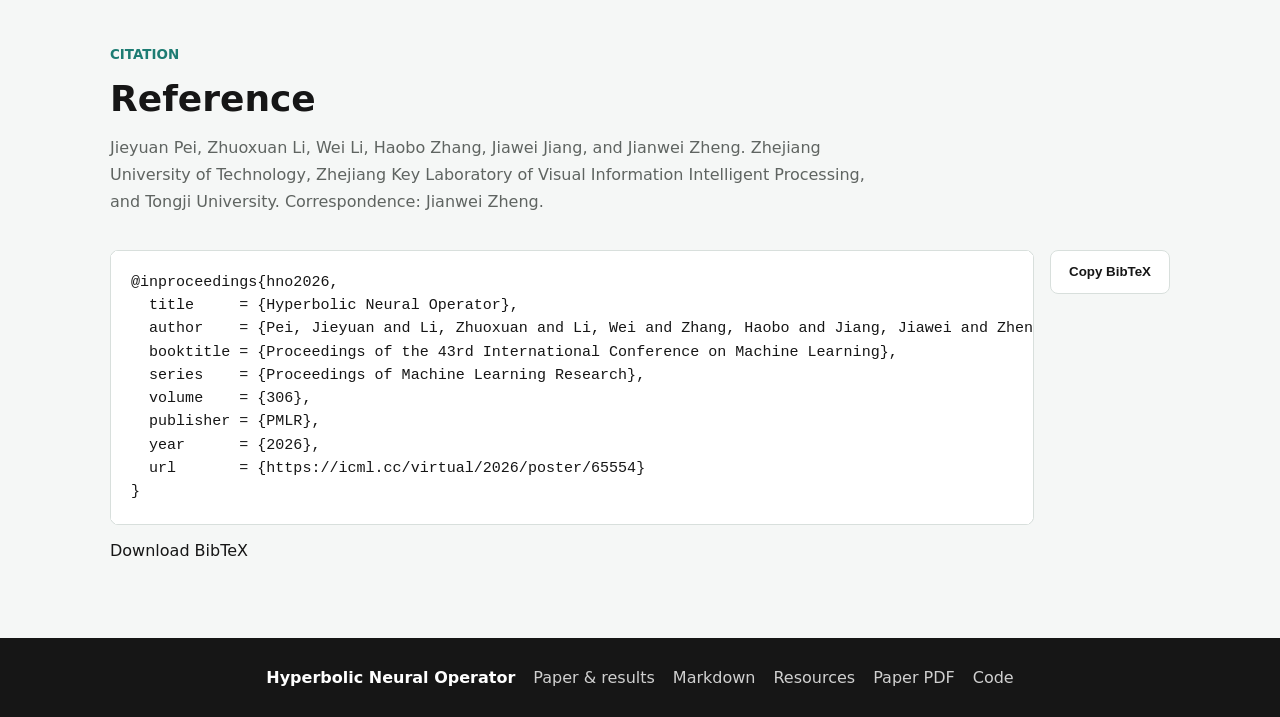
==== commit f3cda6a7: "deploy: 4f5ff4b3e322dddabc1480ea5dd1374bafce2304" ====
--- a/index.html
+++ b/index.html
@@ -4,18 +4,148 @@
     <meta charset="utf-8">
     <meta name="viewport" content="width=device-width, initial-scale=1">
     <title>Hyperbolic Neural Operator | ICML 2026</title>
-    <meta name="description" content="Project page for Hyperbolic Neural Operator, a hierarchy-aware neural operator for PDE surrogate modeling.">
+    <meta name="description" content="Hyperbolic Neural Operator (HNO), ICML 2026: Lorentz-distance attention for multiscale PDE operator learning on grids and irregular meshes. Paper, code, results and citation.">
     <meta name="author" content="Jieyuan Pei, Zhuoxuan Li, Wei Li, Haobo Zhang, Jiawei Jiang, Jianwei Zheng">
+    <meta property="og:url" content="https://guobapei.github.io/Hyperbolic-Neural-Operator/">
+    <meta property="og:type" content="article">
     <meta property="og:title" content="Hyperbolic Neural Operator">
     <meta property="og:description" content="Hyperbolic geometry for scalable near-far routing in neural operators.">
-    <meta property="og:image" content="assets/hero-fmm-scene.png">
+    <meta property="og:image" content="https://guobapei.github.io/Hyperbolic-Neural-Operator/assets/hero-fmm-scene.png">
     <meta name="theme-color" content="#161616">
     <link rel="stylesheet" href="styles.css">
+  <link rel="canonical" href="https://guobapei.github.io/Hyperbolic-Neural-Operator/">
+<meta name="robots" content="index, follow, max-image-preview:large">
+<meta name="citation_title" content="Hyperbolic Neural Operator">
+<meta name="citation_author" content="Jieyuan Pei">
+<meta name="citation_author" content="Zhuoxuan Li">
+<meta name="citation_author" content="Wei Li">
+<meta name="citation_author" content="Haobo Zhang">
+<meta name="citation_author" content="Jiawei Jiang">
+<meta name="citation_author" content="Jianwei Zheng">
+<meta name="citation_publication_date" content="2026">
+<meta name="citation_conference_title" content="Proceedings of the 43rd International Conference on Machine Learning">
+<meta name="citation_volume" content="306">
+<meta name="citation_publisher" content="PMLR">
+<meta name="citation_pdf_url" content="https://guobapei.github.io/Hyperbolic-Neural-Operator/assets/paper.pdf">
+<meta name="citation_abstract_html_url" content="https://guobapei.github.io/Hyperbolic-Neural-Operator/paper.html">
+<link rel="alternate" type="text/markdown" href="https://guobapei.github.io/Hyperbolic-Neural-Operator/summary.md" title="Research summary">
+<link rel="alternate" type="text/plain" href="https://guobapei.github.io/Hyperbolic-Neural-Operator/paper.txt" title="Full paper text">
+<link rel="sitemap" type="application/xml" href="https://guobapei.github.io/Hyperbolic-Neural-Operator/sitemap.xml">
+<script type="application/ld+json">{
+  "@context": "https://schema.org",
+  "@type": "ScholarlyArticle",
+  "@id": "https://guobapei.github.io/Hyperbolic-Neural-Operator/#paper",
+  "name": "Hyperbolic Neural Operator",
+  "headline": "Hyperbolic Neural Operator",
+  "alternateName": "HNO",
+  "url": "https://guobapei.github.io/Hyperbolic-Neural-Operator/paper.html",
+  "author": [
+    {
+      "@type": "Person",
+      "name": "Jieyuan Pei",
+      "affiliation": {
+        "@type": "Organization",
+        "name": "Zhejiang University of Technology"
+      }
+    },
+    {
+      "@type": "Person",
+      "name": "Zhuoxuan Li",
+      "affiliation": {
+        "@type": "Organization",
+        "name": "Tongji University"
+      }
+    },
+    {
+      "@type": "Person",
+      "name": "Wei Li",
+      "affiliation": {
+        "@type": "Organization",
+        "name": "Zhejiang University of Technology"
+      }
+    },
+    {
+      "@type": "Person",
+      "name": "Haobo Zhang",
+      "affiliation": {
+        "@type": "Organization",
+        "name": "Zhejiang University of Technology"
+      }
+    },
+    {
+      "@type": "Person",
+      "name": "Jiawei Jiang",
+      "affiliation": {
+        "@type": "Organization",
+        "name": "Zhejiang University of Technology"
+      }
+    },
+    {
+      "@type": "Person",
+      "name": "Jianwei Zheng",
+      "affiliation": {
+        "@type": "Organization",
+        "name": "Zhejiang University of Technology"
+      }
+    }
+  ],
+  "datePublished": "2026",
+  "inLanguage": "en",
+  "abstract": "Neural operators learn solution operators for parametric PDE families, mapping coefficients, forcing fields, or geometric inputs to full solution fields and thereby accelerating scientific computation. Transformer-based architectures offer strong flexibility on irregular domains, but dense dot-product attention often allocates pairwise scoring uniformly across token pairs, neglecting that far-field interactions in many discretized PDE kernels are numerically compressible. To address this mismatch, we draw inspiration from classical fast solvers that exploit hierarchical near–far organization. We further observe that embedding such tree-structured hierarchies in Euclidean space incurs inherent distortion, whereas hyperbolic space naturally accommodates exponential branching. Consequently, we propose Hyperbolic Neural Operator (HNO), which leverages intrinsic hyperbolic geometry to instantiate a continuous Gibbs kernel based on stabilized geodesic distances on the Lorentz hyperboloid. This design imposes a geometric inductive bias for learnable multi-scale near–far routing within a unified attention mechanism. Empirically, HNO achieves the lowest error among the evaluated methods on six PDE benchmarks and two large-scale unstructured CFD tasks, reducing the mean relative ℓ2 error by up to 40% in the best evaluated setting. Code is available in the GitHub repository.",
+  "description": "Hyperbolic Neural Operator (HNO), ICML 2026: Lorentz-distance attention for multiscale PDE operator learning on grids and irregular meshes. Paper, code, results and citation.",
+  "keywords": [
+    "neural operators",
+    "hyperbolic geometry",
+    "Lorentz-distance attention",
+    "multiscale PDE surrogate modeling",
+    "near-far interactions",
+    "irregular meshes",
+    "scientific machine learning",
+    "Darcy flow",
+    "AirfRANS",
+    "ShapeNet Car"
+  ],
+  "isPartOf": {
+    "@type": "PublicationVolume",
+    "volumeNumber": "306",
+    "name": "Proceedings of the 43rd International Conference on Machine Learning",
+    "isPartOf": {
+      "@type": "CreativeWorkSeries",
+      "name": "Proceedings of Machine Learning Research"
+    }
+  },
+  "publisher": {
+    "@type": "Organization",
+    "name": "PMLR"
+  },
+  "sameAs": [
+    "https://openreview.net/forum?id=CUQwYTTNu8",
+    "https://icml.cc/virtual/2026/poster/65554"
+  ],
+  "encoding": [
+    {
+      "@type": "MediaObject",
+      "encodingFormat": "application/pdf",
+      "contentUrl": "https://guobapei.github.io/Hyperbolic-Neural-Operator/assets/paper.pdf"
+    },
+    {
+      "@type": "MediaObject",
+      "encodingFormat": "text/plain",
+      "contentUrl": "https://guobapei.github.io/Hyperbolic-Neural-Operator/paper.txt"
+    }
+  ],
+  "associatedMedia": {
+    "@type": "SoftwareSourceCode",
+    "name": "HNO official implementation",
+    "codeRepository": "https://github.com/GuobaPei/Hyperbolic-Neural-Operator"
+  }
+}</script>
   </head>
   <body>
     <header class="site-nav" aria-label="Primary navigation">
       <a class="brand" href="#top">HNO</a>
       <nav>
+        <a href="paper.html">Paper</a>
         <a href="#method">Method</a>
         <a href="#toy">Toy</a>
         <a href="#results">Results</a>
@@ -33,7 +163,7 @@
             Jieyuan Pei, Zhuoxuan Li, Wei Li, Haobo Zhang, Jiawei Jiang, Jianwei Zheng
           </p>
           <p class="hero-affiliations">
-            Zhejiang University of Technology / Tongji University
+            Zhejiang University of Technology / Zhejiang Key Laboratory of Visual Information Intelligent Processing / Tongji University
           </p>
           <p class="hero-lede">
             HNO reframes neural operator learning as learning the physical
@@ -42,8 +172,10 @@
           </p>
           <div class="hero-actions" aria-label="Project links">
             <a class="button primary" href="assets/paper.pdf">Paper PDF</a>
+            <a class="button secondary" href="https://openreview.net/forum?id=CUQwYTTNu8">OpenReview</a>
             <a class="button secondary" href="https://icml.cc/virtual/2026/poster/65554">ICML Page</a>
             <a class="button secondary" href="https://github.com/GuobaPei/Hyperbolic-Neural-Operator">Code</a>
+            <a class="button secondary" href="paper.html">Abstract &amp; full text</a>
             <a class="button secondary" href="#citation">BibTeX</a>
           </div>
           <div class="hero-stats" aria-label="Key paper statistics">
@@ -53,6 +185,8 @@
           </div>
         </div>
       </section>
+
+      <section class="abstract band" id="abstract"><div class="research-copy"><p class="eyebrow dark">ICML 2026 paper</p><h2>Abstract</h2><p>Neural operators learn solution operators for parametric PDE families, mapping coefficients, forcing fields, or geometric inputs to full solution fields and thereby accelerating scientific computation. Transformer-based architectures offer strong flexibility on irregular domains, but dense dot-product attention often allocates pairwise scoring uniformly across token pairs, neglecting that far-field interactions in many discretized PDE kernels are numerically compressible. To address this mismatch, we draw inspiration from classical fast solvers that exploit hierarchical near–far organization. We further observe that embedding such tree-structured hierarchies in Euclidean space incurs inherent distortion, whereas hyperbolic space naturally accommodates exponential branching. Consequently, we propose Hyperbolic Neural Operator (HNO), which leverages intrinsic hyperbolic geometry to instantiate a continuous Gibbs kernel based on stabilized geodesic distances on the Lorentz hyperboloid. This design imposes a geometric inductive bias for learnable multi-scale near–far routing within a unified attention mechanism. Empirically, HNO achieves the lowest error among the evaluated methods on six PDE benchmarks and two large-scale unstructured CFD tasks, reducing the mean relative ℓ2 error by up to 40% in the best evaluated setting. Code is available in the GitHub repository.</p><p class="resource-links"><a href="paper.html">Research summary and results</a> · <a href="fulltext.html">Full text with page links</a> · <a href="assets/paper.pdf">Download PDF</a></p></div></section>
 
       <section class="reframe band">
         <div class="reframe-shell">
@@ -204,6 +338,7 @@
           </p>
         </div>
 
+        <p class="protocol-note">Table 2 of the paper reports mean relative ℓ2 error; lower is better. HNO results on the six standard PDE benchmarks are averaged over three runs unless otherwise noted. Baseline values follow official reports or authors’ implementations. HNO experiments use a single NVIDIA A6000 48GB GPU. Relative reduction is (second-best error − HNO error) / second-best error, using the displayed rounded values.</p>
         <div class="result-shell">
           <div class="benchmark-picker" role="tablist" aria-label="Benchmark selector">
             <button class="active" type="button" role="tab" aria-selected="true" data-key="elasticity">Elasticity</button>
@@ -268,6 +403,7 @@
             On Darcy, HNO keeps the model compact and reduces the memory and
             latency burden relative to transformer-style operator baselines.
           </p>
+          <p class="protocol-note">Table 3 uses official baseline configurations; Appendix J.1 / Table 12 reports a separate parameter-matched microbenchmark. <a href="paper.html#efficiency">Read the comparison context.</a></p>
           <div class="efficiency-grid">
             <article>
               <span>Params</span>
@@ -385,7 +521,7 @@
           <h2>Reference</h2>
           <p>
             Jieyuan Pei, Zhuoxuan Li, Wei Li, Haobo Zhang, Jiawei Jiang, and Jianwei Zheng.
-            Zhejiang University of Technology and Tongji University.
+            Zhejiang University of Technology, Zhejiang Key Laboratory of Visual Information Intelligent Processing, and Tongji University.
             Correspondence: Jianwei Zheng.
           </p>
         </div>
@@ -395,17 +531,22 @@
   author    = {Pei, Jieyuan and Li, Zhuoxuan and Li, Wei and Zhang, Haobo and Jiang, Jiawei and Zheng, Jianwei},
   booktitle = {Proceedings of the 43rd International Conference on Machine Learning},
   series    = {Proceedings of Machine Learning Research},
+  volume    = {306},
   publisher = {PMLR},
   year      = {2026},
   url       = {https://icml.cc/virtual/2026/poster/65554}
 }</pre>
           <button class="button secondary" type="button" id="copy-bib">Copy BibTeX</button>
+          <a href="citation.bib">Download BibTeX</a>
         </div>
       </section>
     </main>
 
     <footer class="site-footer">
       <span>Hyperbolic Neural Operator</span>
+      <a href="paper.html">Paper &amp; results</a>
+      <a href="summary.md">Markdown</a>
+      <a href="llms.txt">Resources</a>
       <a href="assets/paper.pdf">Paper PDF</a>
       <a href="https://github.com/GuobaPei/Hyperbolic-Neural-Operator">Code</a>
     </footer>
--- a/styles.css
+++ b/styles.css
@@ -2,3 +2,4 @@
 @import url("styles-sections.css");
 @import url("styles-results.css");
 @import url("styles-responsive.css");
+@import url("styles-reading.css");
